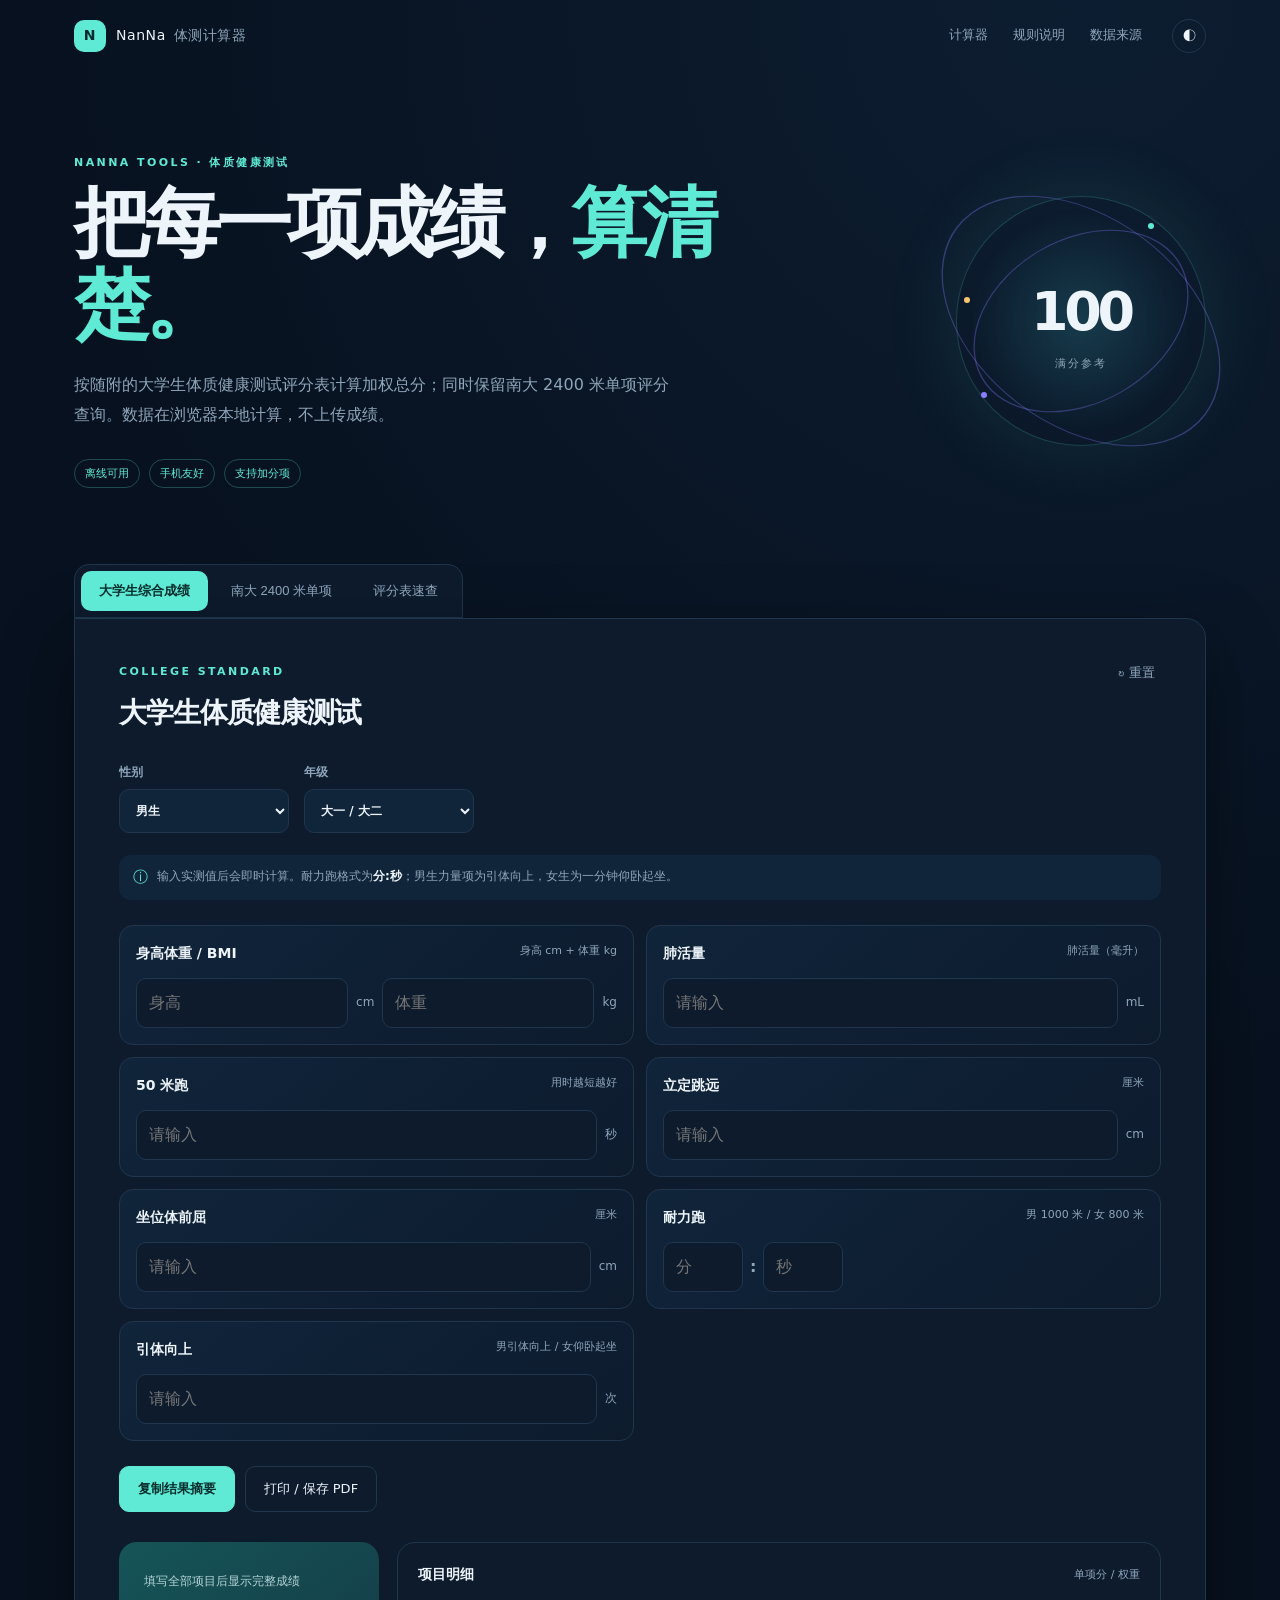
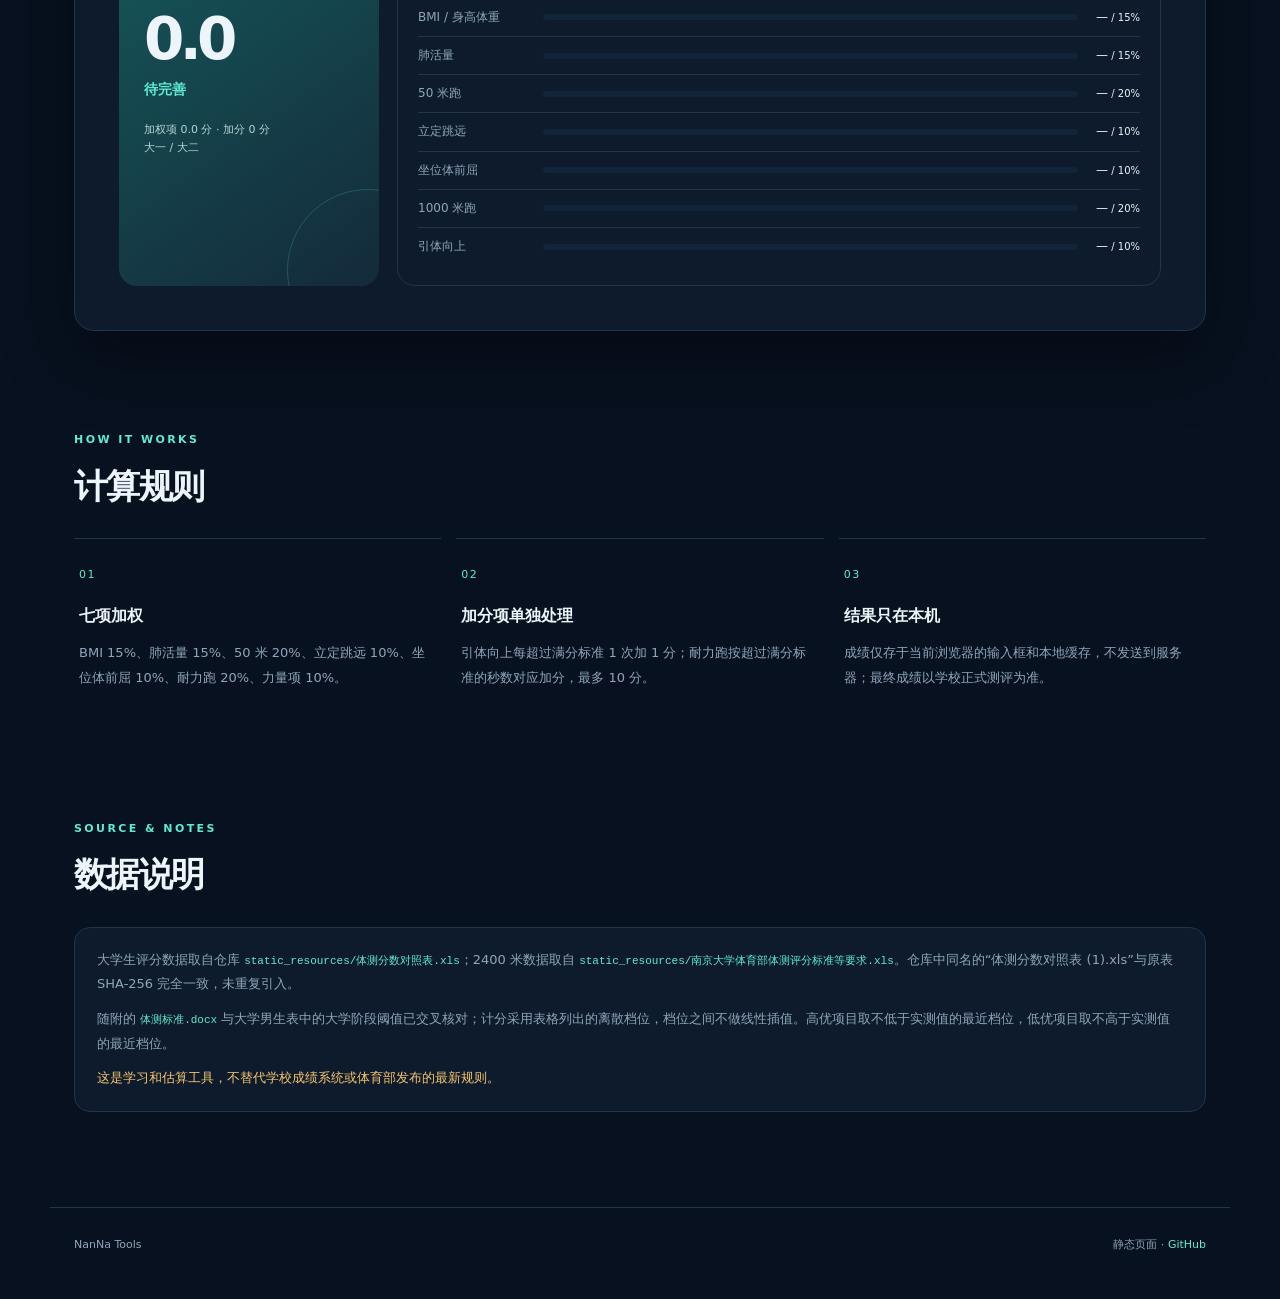
==== index.html @ bd90c3fd "feat: add comprehensive fitness score calculator" ====
<!doctype html>
<html lang="zh-CN">
<head>
  <meta charset="utf-8">
  <meta name="viewport" content="width=device-width,initial-scale=1">
  <meta name="description" content="南京大学大学生体质健康测试成绩计算器：支持 BMI、肺活量、50 米、立定跳远、坐位体前屈、耐力跑、引体向上/仰卧起坐及 2400 米评分。">
  <meta name="theme-color" content="#07111f">
  <title>体测分数计算器 · NanNa Tools</title>
  <link rel="stylesheet" href="styles.css">
</head>
<body>
  <header class="topbar">
    <a class="brand" href="#top" aria-label="回到顶部"><span class="brand-mark">N</span><span>NanNa <b>体测计算器</b></span></a>
    <nav><a href="#calculator">计算器</a><a href="#guide">规则说明</a><a href="#sources">数据来源</a></nav>
    <button class="theme-toggle" id="themeToggle" type="button" title="切换主题" aria-label="切换主题">◐</button>
  </header>

  <main id="top">
    <section class="hero">
      <div class="hero-copy">
        <p class="eyebrow">NANNA TOOLS · 体质健康测试</p>
        <h1>把每一项成绩，<em>算清楚。</em></h1>
        <p class="lede">按随附的大学生体质健康测试评分表计算加权总分；同时保留南大 2400 米单项评分查询。数据在浏览器本地计算，不上传成绩。</p>
        <div class="hero-pills"><span>离线可用</span><span>手机友好</span><span>支持加分项</span></div>
      </div>
      <div class="hero-orb" aria-hidden="true"><span class="orb-number">100</span><span class="orb-label">满分参考</span><i></i><i></i><i></i></div>
    </section>

    <section class="app-shell" id="calculator">
      <div class="mode-tabs" role="tablist" aria-label="计算模式">
        <button class="mode-tab active" data-mode="college" role="tab" aria-selected="true">大学生综合成绩</button>
        <button class="mode-tab" data-mode="nju2400" role="tab" aria-selected="false">南大 2400 米单项</button>
        <button class="mode-tab" data-mode="lookup" role="tab" aria-selected="false">评分表速查</button>
      </div>

      <section class="mode-panel" id="collegePanel" data-panel="college">
        <div class="panel-head"><div><p class="eyebrow">COLLEGE STANDARD</p><h2>大学生体质健康测试</h2></div><button class="text-button" id="resetButton" type="button">↻ 重置</button></div>
        <div class="selectors">
          <label>性别<select id="gender"><option value="male">男生</option><option value="female">女生</option></select></label>
          <label>年级<select id="grade"><option value="freshman">大一 / 大二</option><option value="senior">大三 / 大四</option></select></label>
        </div>
        <div class="hint"><span>ⓘ</span><span>输入实测值后会即时计算。耐力跑格式为<strong>分:秒</strong>；男生力量项为引体向上，女生为一分钟仰卧起坐。</span></div>
        <div class="measure-grid" id="measureGrid"></div>
        <div class="actions"><button class="primary-button" id="shareButton" type="button">复制结果摘要</button><button class="secondary-button" id="printButton" type="button">打印 / 保存 PDF</button></div>
        <div class="result-layout" id="resultArea" aria-live="polite"></div>
      </section>

      <section class="mode-panel hidden" id="nju2400Panel" data-panel="nju2400">
        <div class="panel-head"><div><p class="eyebrow">NANJING UNIVERSITY · 2400M</p><h2>2400 米跑单项评分</h2></div></div>
        <div class="selectors"><label>性别<select id="runGender"><option value="male">男生</option><option value="female">女生</option></select></label><label>成绩（分:秒）<input id="runTime" inputmode="numeric" placeholder="例如 10:30" autocomplete="off"></label></div>
        <div class="hint"><span>ⓘ</span><span>该表来自《南京大学体育部体测评分标准等要求.xls》。原表把 10′00″–18′00″（男）和 13′00″–21′00″（女）存为 Excel 时间，本工具按分钟:秒解释。</span></div>
        <div class="single-result" id="runResult"><div class="empty-state">输入成绩后查看单项分数</div></div>
        <div class="reference-note"><strong>提示：</strong>本查询是 2400 米单项分，不与大学生综合成绩的 1000/800 米项目相加。</div>
      </section>

      <section class="mode-panel hidden" id="lookupPanel" data-panel="lookup">
        <div class="panel-head"><div><p class="eyebrow">TABLE LOOKUP</p><h2>评分表速查</h2></div></div>
        <div class="selectors"><label>项目<select id="lookupEvent"></select></label><label>性别<select id="lookupGender"><option value="male">男生</option><option value="female">女生</option></select></label><label>年级<select id="lookupGrade"><option value="freshman">大一 / 大二</option><option value="senior">大三 / 大四</option></select></label></div>
        <div class="table-wrap"><table id="lookupTable"></table></div>
      </section>
    </section>

    <section class="info-section" id="guide"><div class="section-title"><p class="eyebrow">HOW IT WORKS</p><h2>计算规则</h2></div><div class="rule-grid"><article><span class="rule-icon">01</span><h3>七项加权</h3><p>BMI 15%、肺活量 15%、50 米 20%、立定跳远 10%、坐位体前屈 10%、耐力跑 20%、力量项 10%。</p></article><article><span class="rule-icon">02</span><h3>加分项单独处理</h3><p>引体向上每超过满分标准 1 次加 1 分；耐力跑按超过满分标准的秒数对应加分，最多 10 分。</p></article><article><span class="rule-icon">03</span><h3>结果只在本机</h3><p>成绩仅存于当前浏览器的输入框和本地缓存，不发送到服务器；最终成绩以学校正式测评为准。</p></article></div></section>
    <section class="source-section" id="sources"><div class="section-title"><p class="eyebrow">SOURCE & NOTES</p><h2>数据说明</h2></div><div class="source-box"><p>大学生评分数据取自仓库 <code>static_resources/体测分数对照表.xls</code>；2400 米数据取自 <code>static_resources/南京大学体育部体测评分标准等要求.xls</code>。仓库中同名的“体测分数对照表 (1).xls”与原表 SHA-256 完全一致，未重复引入。</p><p>随附的 <code>体测标准.docx</code> 与大学男生表中的大学阶段阈值已交叉核对；计分采用表格列出的离散档位，档位之间不做线性插值。高优项目取不低于实测值的最近档位，低优项目取不高于实测值的最近档位。</p><p class="disclaimer">这是学习和估算工具，不替代学校成绩系统或体育部发布的最新规则。</p></div></section>
  </main>
  <footer><span>NanNa Tools</span><span>静态页面 · <a href="https://github.com/nannahelper/fitness-score-calculator">GitHub</a></span></footer>
  <script src="app.js" type="module"></script>
</body>
</html>
---- styles.css ----
:root{--bg:#07111f;--panel:#0d1b2d;--panel-2:#10243a;--line:#20364d;--text:#edf4fa;--muted:#8fa6ba;--accent:#5eead4;--accent-2:#8b7cff;--warn:#f8c66d;--danger:#fb7185;--shadow:0 24px 70px #0006;--radius:20px}*{box-sizing:border-box}html{scroll-behavior:smooth}body{margin:0;background:radial-gradient(circle at 85% 0,#19365455,transparent 35%),var(--bg);color:var(--text);font-family:Inter,"PingFang SC","Microsoft YaHei",system-ui,sans-serif;line-height:1.6}body.light{--bg:#f2f6fa;--panel:#fff;--panel-2:#eef5f7;--line:#d8e3eb;--text:#0b1b2a;--muted:#607588;--shadow:0 24px 70px #2841581c;background:radial-gradient(circle at 85% 0,#cceee9aa,transparent 35%),var(--bg)}a{color:inherit;text-decoration:none}.topbar{height:72px;max-width:1180px;margin:auto;padding:0 24px;display:flex;align-items:center;gap:30px;border-bottom:1px solid transparent}.brand{display:flex;align-items:center;gap:10px;font-size:14px;letter-spacing:.04em;white-space:nowrap}.brand b{font-weight:500;color:var(--muted);margin-left:3px}.brand-mark{display:grid;place-items:center;width:32px;height:32px;border-radius:10px;background:var(--accent);color:#042a2b;font-weight:900}.topbar nav{display:flex;gap:25px;margin-left:auto;color:var(--muted);font-size:13px}.topbar nav a:hover{color:var(--accent)}.theme-toggle{border:1px solid var(--line);border-radius:50%;width:34px;height:34px;background:transparent;color:var(--text);cursor:pointer}.hero{max-width:1180px;margin:0 auto;padding:82px 24px 76px;display:flex;align-items:center;justify-content:space-between;min-height:400px}.eyebrow{margin:0 0 10px;color:var(--accent);font-size:11px;letter-spacing:.22em;font-weight:750}.hero h1{font-size:clamp(42px,6vw,76px);line-height:1.08;letter-spacing:-.065em;margin:0 0 24px;max-width:720px}.hero h1 em{font-style:normal;color:var(--accent)}.lede{color:var(--muted);max-width:600px;font-size:16px;line-height:1.9;margin:0}.hero-pills{display:flex;gap:9px;margin-top:28px}.hero-pills span{font-size:11px;color:var(--accent);padding:5px 10px;border:1px solid #5eead444;border-radius:999px}.hero-orb{position:relative;width:250px;height:250px;border:1px solid #5eead433;border-radius:50%;display:grid;place-content:center;text-align:center;background:radial-gradient(circle,#173c4c,transparent 64%);box-shadow:0 0 80px #5eead41c;flex:none}.hero-orb:before,.hero-orb:after{content:"";position:absolute;border:1px solid #8b7cff55;border-radius:50%;inset:20px;transform:rotate(37deg) scaleX(1.5)}.hero-orb:after{inset:42px;transform:rotate(-30deg) scaleX(1.4)}.orb-number{font-size:54px;font-weight:800;letter-spacing:-.08em;z-index:1}.orb-label{font-size:11px;color:var(--muted);z-index:1;letter-spacing:.16em}.hero-orb i{position:absolute;width:6px;height:6px;border-radius:50%;background:var(--accent)}.hero-orb i:nth-of-type(1){top:26px;right:51px}.hero-orb i:nth-of-type(2){bottom:47px;left:24px;background:var(--accent-2)}.hero-orb i:nth-of-type(3){top:100px;left:7px;background:var(--warn)}.app-shell{max-width:1180px;margin:0 auto 100px;padding:0 24px}.mode-tabs{display:flex;gap:5px;padding:6px;background:var(--panel);border:1px solid var(--line);border-radius:15px 15px 0 0;width:max-content}.mode-tab{border:0;background:transparent;color:var(--muted);padding:11px 18px;border-radius:10px;cursor:pointer;font-size:13px}.mode-tab.active{background:var(--accent);color:#062c2c;font-weight:750}.mode-panel{background:var(--panel);border:1px solid var(--line);border-radius:0 var(--radius) var(--radius) var(--radius);padding:clamp(22px,4vw,44px);box-shadow:var(--shadow)}.hidden{display:none!important}.panel-head{display:flex;align-items:flex-start;justify-content:space-between;margin-bottom:27px}.panel-head h2{margin:0;font-size:28px;letter-spacing:-.04em}.text-button{background:transparent;border:0;color:var(--muted);cursor:pointer;font-size:13px}.text-button:hover{color:var(--accent)}.selectors{display:flex;gap:15px;flex-wrap:wrap;margin-bottom:22px}.selectors label,.measure-card label{display:flex;flex-direction:column;gap:7px;color:var(--muted);font-size:12px;font-weight:600}.selectors label{min-width:170px}select,input{font:inherit;color:var(--text);background:var(--panel-2);border:1px solid var(--line);border-radius:10px;padding:11px 12px;outline:none;min-height:44px}select:focus,input:focus{border-color:var(--accent);box-shadow:0 0 0 3px #5eead41a}option{background:var(--panel)}.hint{display:flex;gap:9px;align-items:flex-start;color:var(--muted);background:var(--panel-2);border-radius:12px;padding:12px 14px;font-size:12px;margin-bottom:25px}.hint span:first-child{color:var(--accent);font-size:15px;line-height:1.4}.hint strong{color:var(--text);font-weight:650}.measure-grid{display:grid;grid-template-columns:repeat(2,minmax(0,1fr));gap:12px}.measure-card{border:1px solid var(--line);border-radius:14px;padding:16px;background:linear-gradient(140deg,var(--panel-2),transparent);position:relative}.measure-card .measure-title{display:flex;justify-content:space-between;align-items:start;margin-bottom:14px}.measure-title strong{font-size:14px}.measure-title small{color:var(--muted);font-size:11px}.measure-card input{width:100%;background:var(--panel)}.unit-input{display:flex;gap:8px;align-items:center}.unit-input input{min-width:0}.unit-input span{color:var(--muted);font-size:12px}.time-input{display:flex;align-items:center;gap:7px}.time-input input{width:80px}.time-input b{color:var(--muted)}.actions{display:flex;gap:10px;margin:25px 0 30px}.primary-button,.secondary-button{padding:12px 18px;border-radius:10px;font:inherit;font-size:13px;cursor:pointer}.primary-button{background:var(--accent);color:#062c2c;font-weight:750;border:1px solid var(--accent)}.secondary-button{color:var(--text);background:transparent;border:1px solid var(--line)}.primary-button:hover{filter:brightness(1.08)}.secondary-button:hover{border-color:var(--accent);color:var(--accent)}.result-layout{display:grid;grid-template-columns:260px 1fr;gap:18px}.score-card{border-radius:18px;padding:25px;background:linear-gradient(145deg,#155557,#142a3b);position:relative;overflow:hidden}.score-card:after{content:"";position:absolute;width:160px;height:160px;border:1px solid #5eead433;border-radius:50%;right:-70px;bottom:-65px}.score-caption{font-size:12px;color:#b5d5d6}.big-score{font-size:58px;line-height:1.1;font-weight:850;letter-spacing:-.08em;margin:15px 0 4px}.score-card .level{color:var(--accent);font-size:14px;font-weight:700}.score-card .score-note{color:#b5d5d6;font-size:11px;margin-top:20px}.breakdown{border:1px solid var(--line);border-radius:18px;padding:20px}.breakdown-head{display:flex;justify-content:space-between;align-items:center;margin-bottom:13px}.breakdown-head strong{font-size:14px}.breakdown-head span{font-size:11px;color:var(--muted)}.bar-row{display:grid;grid-template-columns:115px 1fr 52px;gap:10px;align-items:center;padding:9px 0;border-bottom:1px solid var(--line);font-size:12px}.bar-row:last-child{border-bottom:0}.bar-label{color:var(--muted);white-space:nowrap;overflow:hidden;text-overflow:ellipsis}.bar-track{height:6px;background:var(--panel-2);border-radius:99px;overflow:hidden}.bar-fill{height:100%;background:linear-gradient(90deg,var(--accent-2),var(--accent));border-radius:99px}.bar-value{text-align:right}.bonus{color:var(--warn);font-size:11px;margin-left:5px}.single-result{min-height:180px;display:grid;place-items:center;border:1px solid var(--line);border-radius:18px;padding:25px}.empty-state{color:var(--muted);font-size:13px}.single-score{text-align:center}.single-score .number{font-size:70px;line-height:1;font-weight:850;color:var(--accent)}.single-score p{color:var(--muted);margin:8px 0 0}.reference-note{margin-top:15px;color:var(--muted);font-size:12px}.reference-note strong{color:var(--warn)}.table-wrap{overflow:auto;border:1px solid var(--line);border-radius:14px}table{width:100%;border-collapse:collapse;font-size:12px;min-width:560px}th,td{padding:11px 14px;border-bottom:1px solid var(--line);text-align:right;white-space:nowrap}th{color:var(--muted);font-weight:600;background:var(--panel-2)}th:first-child,td:first-child{text-align:left}tr:last-child td{border-bottom:0}.info-section,.source-section{max-width:1180px;margin:0 auto 95px;padding:0 24px}.section-title h2{font-size:34px;letter-spacing:-.05em;margin:0 0 25px}.rule-grid{display:grid;grid-template-columns:repeat(3,1fr);gap:15px}.rule-grid article{border-top:1px solid var(--line);padding:21px 5px}.rule-icon{font-size:11px;color:var(--accent);letter-spacing:.14em}.rule-grid h3{font-size:16px;margin:17px 0 7px}.rule-grid p,.source-box{font-size:13px;color:var(--muted);line-height:1.9}.source-box{border:1px solid var(--line);border-radius:16px;padding:20px 22px;background:var(--panel)}.source-box p{margin:0 0 10px}.source-box p:last-child{margin:0}.source-box code{color:var(--accent);font-family:ui-monospace,SFMono-Regular,monospace;font-size:11px}.source-box .disclaimer{color:var(--warn)}footer{max-width:1180px;margin:auto;padding:28px 24px 45px;border-top:1px solid var(--line);display:flex;justify-content:space-between;color:var(--muted);font-size:11px}footer a{color:var(--accent)}@media(max-width:720px){.topbar{height:62px;padding:0 16px}.topbar nav{display:none}.hero{padding:55px 20px 50px;display:block}.hero h1{font-size:48px}.hero-orb{width:150px;height:150px;margin:40px auto 0}.orb-number{font-size:38px}.hero-orb:before{inset:13px}.hero-orb:after{inset:28px}.app-shell,.info-section,.source-section{padding:0 14px}.mode-tabs{width:100%;overflow:auto;border-radius:13px 13px 0 0}.mode-tab{padding:10px 12px;white-space:nowrap;flex:1}.mode-panel{padding:20px 15px;border-radius:0 0 16px 16px}.panel-head h2{font-size:23px}.selectors label{flex:1;min-width:135px}.measure-grid{grid-template-columns:1fr}.result-layout{grid-template-columns:1fr}.rule-grid{grid-template-columns:1fr}.actions{flex-wrap:wrap}.primary-button,.secondary-button{flex:1;white-space:nowrap}.bar-row{grid-template-columns:95px 1fr 46px}.section-title h2{font-size:29px}footer{padding-left:20px;padding-right:20px}}
@media print{body{background:#fff;color:#111}.topbar,.hero,.mode-tabs,.actions,.info-section,.source-section,footer{display:none}.app-shell{padding:0;margin:0}.mode-panel{display:block!important;box-shadow:none;border:0;padding:0}.measure-card,.breakdown{border:1px solid #ccc}.score-card{color:#111;background:#e5f5f1}.score-card .score-note,.score-caption{color:#345}.hidden{display:none!important}}
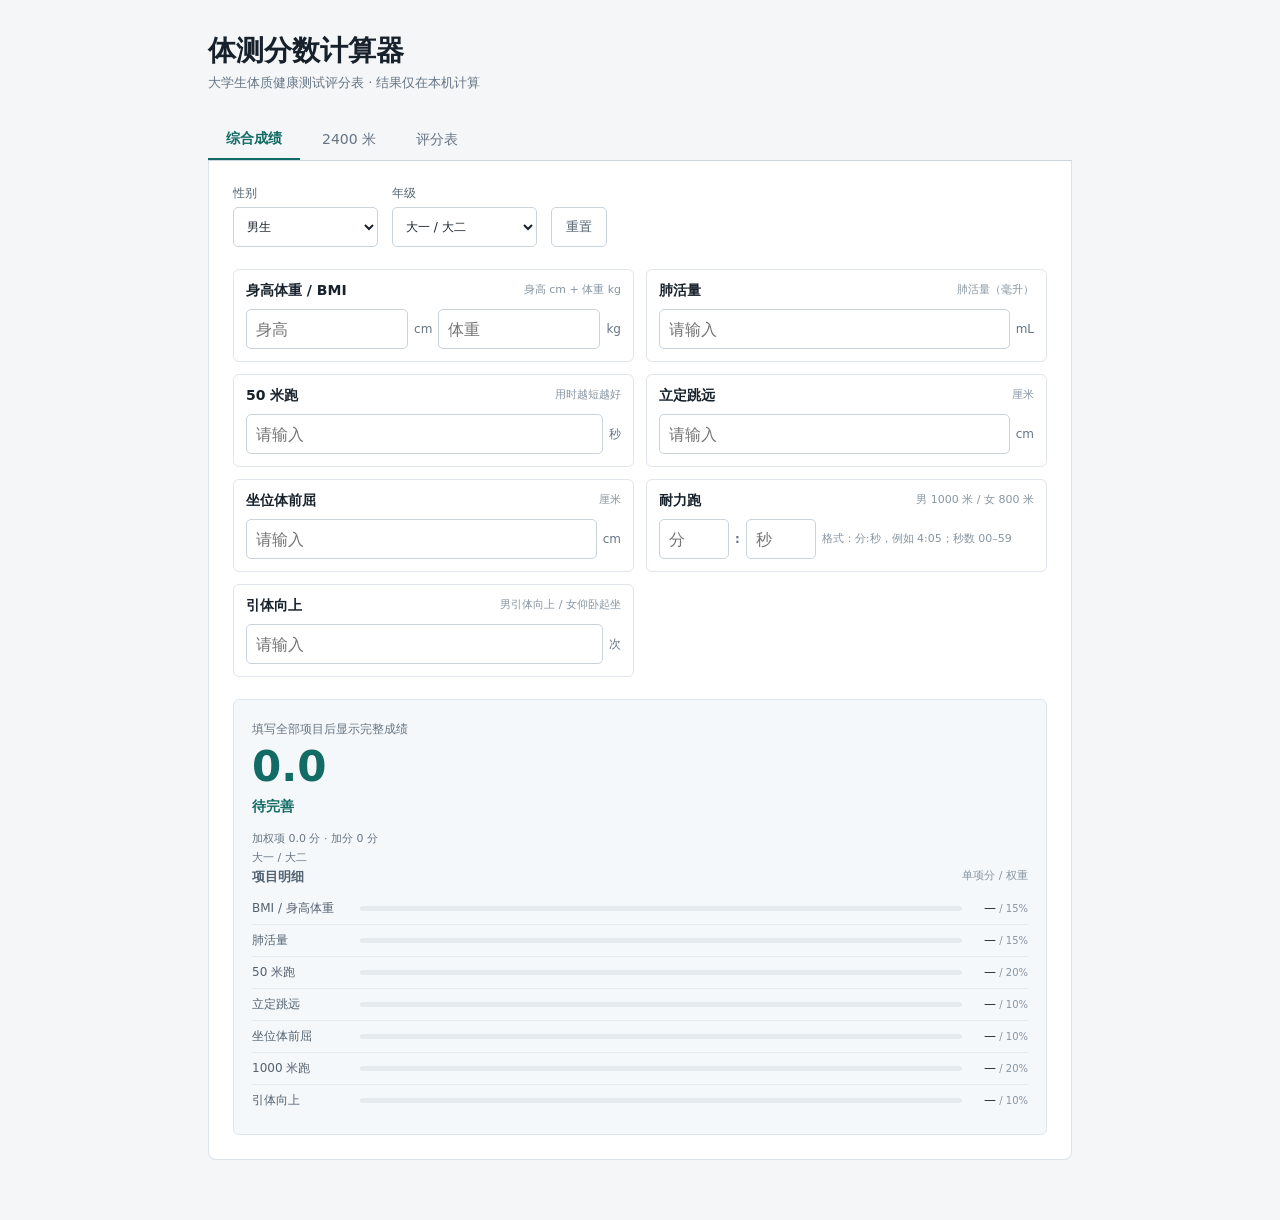
==== commit 1302017a: "refactor: reduce UI to core calculators and clarify time input" ====
--- a/index.html
+++ b/index.html
@@ -3,67 +3,32 @@
 <head>
   <meta charset="utf-8">
   <meta name="viewport" content="width=device-width,initial-scale=1">
-  <meta name="description" content="南京大学大学生体质健康测试成绩计算器：支持 BMI、肺活量、50 米、立定跳远、坐位体前屈、耐力跑、引体向上/仰卧起坐及 2400 米评分。">
-  <meta name="theme-color" content="#07111f">
-  <title>体测分数计算器 · NanNa Tools</title>
+  <title>体测分数计算器</title>
   <link rel="stylesheet" href="styles.css">
 </head>
 <body>
-  <header class="topbar">
-    <a class="brand" href="#top" aria-label="回到顶部"><span class="brand-mark">N</span><span>NanNa <b>体测计算器</b></span></a>
-    <nav><a href="#calculator">计算器</a><a href="#guide">规则说明</a><a href="#sources">数据来源</a></nav>
-    <button class="theme-toggle" id="themeToggle" type="button" title="切换主题" aria-label="切换主题">◐</button>
-  </header>
+  <main>
+    <h1>体测分数计算器</h1>
+    <p class="muted">大学生体质健康测试评分表 · 结果仅在本机计算</p>
 
-  <main id="top">
-    <section class="hero">
-      <div class="hero-copy">
-        <p class="eyebrow">NANNA TOOLS · 体质健康测试</p>
-        <h1>把每一项成绩，<em>算清楚。</em></h1>
-        <p class="lede">按随附的大学生体质健康测试评分表计算加权总分；同时保留南大 2400 米单项评分查询。数据在浏览器本地计算，不上传成绩。</p>
-        <div class="hero-pills"><span>离线可用</span><span>手机友好</span><span>支持加分项</span></div>
-      </div>
-      <div class="hero-orb" aria-hidden="true"><span class="orb-number">100</span><span class="orb-label">满分参考</span><i></i><i></i><i></i></div>
+    <nav class="tabs" aria-label="功能"><button class="mode-tab active" data-mode="college">综合成绩</button><button class="mode-tab" data-mode="nju2400">2400 米</button><button class="mode-tab" data-mode="lookup">评分表</button></nav>
+
+    <section class="mode-panel" data-panel="college">
+      <div class="row selectors"><label>性别<select id="gender"><option value="male">男生</option><option value="female">女生</option></select></label><label>年级<select id="grade"><option value="freshman">大一 / 大二</option><option value="senior">大三 / 大四</option></select></label><button class="reset" id="resetButton" type="button">重置</button></div>
+      <div class="fields" id="measureGrid"></div>
+      <div class="result" id="resultArea" aria-live="polite"></div>
     </section>
 
-    <section class="app-shell" id="calculator">
-      <div class="mode-tabs" role="tablist" aria-label="计算模式">
-        <button class="mode-tab active" data-mode="college" role="tab" aria-selected="true">大学生综合成绩</button>
-        <button class="mode-tab" data-mode="nju2400" role="tab" aria-selected="false">南大 2400 米单项</button>
-        <button class="mode-tab" data-mode="lookup" role="tab" aria-selected="false">评分表速查</button>
-      </div>
-
-      <section class="mode-panel" id="collegePanel" data-panel="college">
-        <div class="panel-head"><div><p class="eyebrow">COLLEGE STANDARD</p><h2>大学生体质健康测试</h2></div><button class="text-button" id="resetButton" type="button">↻ 重置</button></div>
-        <div class="selectors">
-          <label>性别<select id="gender"><option value="male">男生</option><option value="female">女生</option></select></label>
-          <label>年级<select id="grade"><option value="freshman">大一 / 大二</option><option value="senior">大三 / 大四</option></select></label>
-        </div>
-        <div class="hint"><span>ⓘ</span><span>输入实测值后会即时计算。耐力跑格式为<strong>分:秒</strong>；男生力量项为引体向上，女生为一分钟仰卧起坐。</span></div>
-        <div class="measure-grid" id="measureGrid"></div>
-        <div class="actions"><button class="primary-button" id="shareButton" type="button">复制结果摘要</button><button class="secondary-button" id="printButton" type="button">打印 / 保存 PDF</button></div>
-        <div class="result-layout" id="resultArea" aria-live="polite"></div>
-      </section>
-
-      <section class="mode-panel hidden" id="nju2400Panel" data-panel="nju2400">
-        <div class="panel-head"><div><p class="eyebrow">NANJING UNIVERSITY · 2400M</p><h2>2400 米跑单项评分</h2></div></div>
-        <div class="selectors"><label>性别<select id="runGender"><option value="male">男生</option><option value="female">女生</option></select></label><label>成绩（分:秒）<input id="runTime" inputmode="numeric" placeholder="例如 10:30" autocomplete="off"></label></div>
-        <div class="hint"><span>ⓘ</span><span>该表来自《南京大学体育部体测评分标准等要求.xls》。原表把 10′00″–18′00″（男）和 13′00″–21′00″（女）存为 Excel 时间，本工具按分钟:秒解释。</span></div>
-        <div class="single-result" id="runResult"><div class="empty-state">输入成绩后查看单项分数</div></div>
-        <div class="reference-note"><strong>提示：</strong>本查询是 2400 米单项分，不与大学生综合成绩的 1000/800 米项目相加。</div>
-      </section>
-
-      <section class="mode-panel hidden" id="lookupPanel" data-panel="lookup">
-        <div class="panel-head"><div><p class="eyebrow">TABLE LOOKUP</p><h2>评分表速查</h2></div></div>
-        <div class="selectors"><label>项目<select id="lookupEvent"></select></label><label>性别<select id="lookupGender"><option value="male">男生</option><option value="female">女生</option></select></label><label>年级<select id="lookupGrade"><option value="freshman">大一 / 大二</option><option value="senior">大三 / 大四</option></select></label></div>
-        <div class="table-wrap"><table id="lookupTable"></table></div>
-      </section>
+    <section class="mode-panel hidden" data-panel="nju2400">
+      <div class="row"><label>性别<select id="runGender"><option value="male">男生</option><option value="female">女生</option></select></label><label>成绩（分:秒）<input id="runTime" inputmode="numeric" placeholder="10:30" aria-describedby="runTimeHelp"><small id="runTimeHelp" class="time-help">必须写成“分:秒”，例如 10:30；秒数 00–59</small></label></div>
+      <div class="result" id="runResult"><span class="muted">输入成绩</span></div>
     </section>
 
-    <section class="info-section" id="guide"><div class="section-title"><p class="eyebrow">HOW IT WORKS</p><h2>计算规则</h2></div><div class="rule-grid"><article><span class="rule-icon">01</span><h3>七项加权</h3><p>BMI 15%、肺活量 15%、50 米 20%、立定跳远 10%、坐位体前屈 10%、耐力跑 20%、力量项 10%。</p></article><article><span class="rule-icon">02</span><h3>加分项单独处理</h3><p>引体向上每超过满分标准 1 次加 1 分；耐力跑按超过满分标准的秒数对应加分，最多 10 分。</p></article><article><span class="rule-icon">03</span><h3>结果只在本机</h3><p>成绩仅存于当前浏览器的输入框和本地缓存，不发送到服务器；最终成绩以学校正式测评为准。</p></article></div></section>
-    <section class="source-section" id="sources"><div class="section-title"><p class="eyebrow">SOURCE & NOTES</p><h2>数据说明</h2></div><div class="source-box"><p>大学生评分数据取自仓库 <code>static_resources/体测分数对照表.xls</code>；2400 米数据取自 <code>static_resources/南京大学体育部体测评分标准等要求.xls</code>。仓库中同名的“体测分数对照表 (1).xls”与原表 SHA-256 完全一致，未重复引入。</p><p>随附的 <code>体测标准.docx</code> 与大学男生表中的大学阶段阈值已交叉核对；计分采用表格列出的离散档位，档位之间不做线性插值。高优项目取不低于实测值的最近档位，低优项目取不高于实测值的最近档位。</p><p class="disclaimer">这是学习和估算工具，不替代学校成绩系统或体育部发布的最新规则。</p></div></section>
+    <section class="mode-panel hidden" data-panel="lookup">
+      <div class="row"><label>项目<select id="lookupEvent"></select></label><label>性别<select id="lookupGender"><option value="male">男生</option><option value="female">女生</option></select></label><label>年级<select id="lookupGrade"><option value="freshman">大一 / 大二</option><option value="senior">大三 / 大四</option></select></label></div>
+      <div class="table-wrap"><table id="lookupTable"></table></div>
+    </section>
   </main>
-  <footer><span>NanNa Tools</span><span>静态页面 · <a href="https://github.com/nannahelper/fitness-score-calculator">GitHub</a></span></footer>
   <script src="app.js" type="module"></script>
 </body>
 </html>
--- a/styles.css
+++ b/styles.css
@@ -1,2 +1 @@
-:root{--bg:#07111f;--panel:#0d1b2d;--panel-2:#10243a;--line:#20364d;--text:#edf4fa;--muted:#8fa6ba;--accent:#5eead4;--accent-2:#8b7cff;--warn:#f8c66d;--danger:#fb7185;--shadow:0 24px 70px #0006;--radius:20px}*{box-sizing:border-box}html{scroll-behavior:smooth}body{margin:0;background:radial-gradient(circle at 85% 0,#19365455,transparent 35%),var(--bg);color:var(--text);font-family:Inter,"PingFang SC","Microsoft YaHei",system-ui,sans-serif;line-height:1.6}body.light{--bg:#f2f6fa;--panel:#fff;--panel-2:#eef5f7;--line:#d8e3eb;--text:#0b1b2a;--muted:#607588;--shadow:0 24px 70px #2841581c;background:radial-gradient(circle at 85% 0,#cceee9aa,transparent 35%),var(--bg)}a{color:inherit;text-decoration:none}.topbar{height:72px;max-width:1180px;margin:auto;padding:0 24px;display:flex;align-items:center;gap:30px;border-bottom:1px solid transparent}.brand{display:flex;align-items:center;gap:10px;font-size:14px;letter-spacing:.04em;white-space:nowrap}.brand b{font-weight:500;color:var(--muted);margin-left:3px}.brand-mark{display:grid;place-items:center;width:32px;height:32px;border-radius:10px;background:var(--accent);color:#042a2b;font-weight:900}.topbar nav{display:flex;gap:25px;margin-left:auto;color:var(--muted);font-size:13px}.topbar nav a:hover{color:var(--accent)}.theme-toggle{border:1px solid var(--line);border-radius:50%;width:34px;height:34px;background:transparent;color:var(--text);cursor:pointer}.hero{max-width:1180px;margin:0 auto;padding:82px 24px 76px;display:flex;align-items:center;justify-content:space-between;min-height:400px}.eyebrow{margin:0 0 10px;color:var(--accent);font-size:11px;letter-spacing:.22em;font-weight:750}.hero h1{font-size:clamp(42px,6vw,76px);line-height:1.08;letter-spacing:-.065em;margin:0 0 24px;max-width:720px}.hero h1 em{font-style:normal;color:var(--accent)}.lede{color:var(--muted);max-width:600px;font-size:16px;line-height:1.9;margin:0}.hero-pills{display:flex;gap:9px;margin-top:28px}.hero-pills span{font-size:11px;color:var(--accent);padding:5px 10px;border:1px solid #5eead444;border-radius:999px}.hero-orb{position:relative;width:250px;height:250px;border:1px solid #5eead433;border-radius:50%;display:grid;place-content:center;text-align:center;background:radial-gradient(circle,#173c4c,transparent 64%);box-shadow:0 0 80px #5eead41c;flex:none}.hero-orb:before,.hero-orb:after{content:"";position:absolute;border:1px solid #8b7cff55;border-radius:50%;inset:20px;transform:rotate(37deg) scaleX(1.5)}.hero-orb:after{inset:42px;transform:rotate(-30deg) scaleX(1.4)}.orb-number{font-size:54px;font-weight:800;letter-spacing:-.08em;z-index:1}.orb-label{font-size:11px;color:var(--muted);z-index:1;letter-spacing:.16em}.hero-orb i{position:absolute;width:6px;height:6px;border-radius:50%;background:var(--accent)}.hero-orb i:nth-of-type(1){top:26px;right:51px}.hero-orb i:nth-of-type(2){bottom:47px;left:24px;background:var(--accent-2)}.hero-orb i:nth-of-type(3){top:100px;left:7px;background:var(--warn)}.app-shell{max-width:1180px;margin:0 auto 100px;padding:0 24px}.mode-tabs{display:flex;gap:5px;padding:6px;background:var(--panel);border:1px solid var(--line);border-radius:15px 15px 0 0;width:max-content}.mode-tab{border:0;background:transparent;color:var(--muted);padding:11px 18px;border-radius:10px;cursor:pointer;font-size:13px}.mode-tab.active{background:var(--accent);color:#062c2c;font-weight:750}.mode-panel{background:var(--panel);border:1px solid var(--line);border-radius:0 var(--radius) var(--radius) var(--radius);padding:clamp(22px,4vw,44px);box-shadow:var(--shadow)}.hidden{display:none!important}.panel-head{display:flex;align-items:flex-start;justify-content:space-between;margin-bottom:27px}.panel-head h2{margin:0;font-size:28px;letter-spacing:-.04em}.text-button{background:transparent;border:0;color:var(--muted);cursor:pointer;font-size:13px}.text-button:hover{color:var(--accent)}.selectors{display:flex;gap:15px;flex-wrap:wrap;margin-bottom:22px}.selectors label,.measure-card label{display:flex;flex-direction:column;gap:7px;color:var(--muted);font-size:12px;font-weight:600}.selectors label{min-width:170px}select,input{font:inherit;color:var(--text);background:var(--panel-2);border:1px solid var(--line);border-radius:10px;padding:11px 12px;outline:none;min-height:44px}select:focus,input:focus{border-color:var(--accent);box-shadow:0 0 0 3px #5eead41a}option{background:var(--panel)}.hint{display:flex;gap:9px;align-items:flex-start;color:var(--muted);background:var(--panel-2);border-radius:12px;padding:12px 14px;font-size:12px;margin-bottom:25px}.hint span:first-child{color:var(--accent);font-size:15px;line-height:1.4}.hint strong{color:var(--text);font-weight:650}.measure-grid{display:grid;grid-template-columns:repeat(2,minmax(0,1fr));gap:12px}.measure-card{border:1px solid var(--line);border-radius:14px;padding:16px;background:linear-gradient(140deg,var(--panel-2),transparent);position:relative}.measure-card .measure-title{display:flex;justify-content:space-between;align-items:start;margin-bottom:14px}.measure-title strong{font-size:14px}.measure-title small{color:var(--muted);font-size:11px}.measure-card input{width:100%;background:var(--panel)}.unit-input{display:flex;gap:8px;align-items:center}.unit-input input{min-width:0}.unit-input span{color:var(--muted);font-size:12px}.time-input{display:flex;align-items:center;gap:7px}.time-input input{width:80px}.time-input b{color:var(--muted)}.actions{display:flex;gap:10px;margin:25px 0 30px}.primary-button,.secondary-button{padding:12px 18px;border-radius:10px;font:inherit;font-size:13px;cursor:pointer}.primary-button{background:var(--accent);color:#062c2c;font-weight:750;border:1px solid var(--accent)}.secondary-button{color:var(--text);background:transparent;border:1px solid var(--line)}.primary-button:hover{filter:brightness(1.08)}.secondary-button:hover{border-color:var(--accent);color:var(--accent)}.result-layout{display:grid;grid-template-columns:260px 1fr;gap:18px}.score-card{border-radius:18px;padding:25px;background:linear-gradient(145deg,#155557,#142a3b);position:relative;overflow:hidden}.score-card:after{content:"";position:absolute;width:160px;height:160px;border:1px solid #5eead433;border-radius:50%;right:-70px;bottom:-65px}.score-caption{font-size:12px;color:#b5d5d6}.big-score{font-size:58px;line-height:1.1;font-weight:850;letter-spacing:-.08em;margin:15px 0 4px}.score-card .level{color:var(--accent);font-size:14px;font-weight:700}.score-card .score-note{color:#b5d5d6;font-size:11px;margin-top:20px}.breakdown{border:1px solid var(--line);border-radius:18px;padding:20px}.breakdown-head{display:flex;justify-content:space-between;align-items:center;margin-bottom:13px}.breakdown-head strong{font-size:14px}.breakdown-head span{font-size:11px;color:var(--muted)}.bar-row{display:grid;grid-template-columns:115px 1fr 52px;gap:10px;align-items:center;padding:9px 0;border-bottom:1px solid var(--line);font-size:12px}.bar-row:last-child{border-bottom:0}.bar-label{color:var(--muted);white-space:nowrap;overflow:hidden;text-overflow:ellipsis}.bar-track{height:6px;background:var(--panel-2);border-radius:99px;overflow:hidden}.bar-fill{height:100%;background:linear-gradient(90deg,var(--accent-2),var(--accent));border-radius:99px}.bar-value{text-align:right}.bonus{color:var(--warn);font-size:11px;margin-left:5px}.single-result{min-height:180px;display:grid;place-items:center;border:1px solid var(--line);border-radius:18px;padding:25px}.empty-state{color:var(--muted);font-size:13px}.single-score{text-align:center}.single-score .number{font-size:70px;line-height:1;font-weight:850;color:var(--accent)}.single-score p{color:var(--muted);margin:8px 0 0}.reference-note{margin-top:15px;color:var(--muted);font-size:12px}.reference-note strong{color:var(--warn)}.table-wrap{overflow:auto;border:1px solid var(--line);border-radius:14px}table{width:100%;border-collapse:collapse;font-size:12px;min-width:560px}th,td{padding:11px 14px;border-bottom:1px solid var(--line);text-align:right;white-space:nowrap}th{color:var(--muted);font-weight:600;background:var(--panel-2)}th:first-child,td:first-child{text-align:left}tr:last-child td{border-bottom:0}.info-section,.source-section{max-width:1180px;margin:0 auto 95px;padding:0 24px}.section-title h2{font-size:34px;letter-spacing:-.05em;margin:0 0 25px}.rule-grid{display:grid;grid-template-columns:repeat(3,1fr);gap:15px}.rule-grid article{border-top:1px solid var(--line);padding:21px 5px}.rule-icon{font-size:11px;color:var(--accent);letter-spacing:.14em}.rule-grid h3{font-size:16px;margin:17px 0 7px}.rule-grid p,.source-box{font-size:13px;color:var(--muted);line-height:1.9}.source-box{border:1px solid var(--line);border-radius:16px;padding:20px 22px;background:var(--panel)}.source-box p{margin:0 0 10px}.source-box p:last-child{margin:0}.source-box code{color:var(--accent);font-family:ui-monospace,SFMono-Regular,monospace;font-size:11px}.source-box .disclaimer{color:var(--warn)}footer{max-width:1180px;margin:auto;padding:28px 24px 45px;border-top:1px solid var(--line);display:flex;justify-content:space-between;color:var(--muted);font-size:11px}footer a{color:var(--accent)}@media(max-width:720px){.topbar{height:62px;padding:0 16px}.topbar nav{display:none}.hero{padding:55px 20px 50px;display:block}.hero h1{font-size:48px}.hero-orb{width:150px;height:150px;margin:40px auto 0}.orb-number{font-size:38px}.hero-orb:before{inset:13px}.hero-orb:after{inset:28px}.app-shell,.info-section,.source-section{padding:0 14px}.mode-tabs{width:100%;overflow:auto;border-radius:13px 13px 0 0}.mode-tab{padding:10px 12px;white-space:nowrap;flex:1}.mode-panel{padding:20px 15px;border-radius:0 0 16px 16px}.panel-head h2{font-size:23px}.selectors label{flex:1;min-width:135px}.measure-grid{grid-template-columns:1fr}.result-layout{grid-template-columns:1fr}.rule-grid{grid-template-columns:1fr}.actions{flex-wrap:wrap}.primary-button,.secondary-button{flex:1;white-space:nowrap}.bar-row{grid-template-columns:95px 1fr 46px}.section-title h2{font-size:29px}footer{padding-left:20px;padding-right:20px}}
-@media print{body{background:#fff;color:#111}.topbar,.hero,.mode-tabs,.actions,.info-section,.source-section,footer{display:none}.app-shell{padding:0;margin:0}.mode-panel{display:block!important;box-shadow:none;border:0;padding:0}.measure-card,.breakdown{border:1px solid #ccc}.score-card{color:#111;background:#e5f5f1}.score-card .score-note,.score-caption{color:#345}.hidden{display:none!important}}
+:root{font-family:system-ui,-apple-system,"PingFang SC","Microsoft YaHei",sans-serif;color:#17212b;background:#f4f6f8}*{box-sizing:border-box}body{margin:0}main{max-width:900px;margin:0 auto;padding:32px 18px 60px}h1{font-size:28px;margin:0 0 4px}.muted{color:#667585;font-size:13px;margin:0}.tabs{display:flex;gap:4px;margin:28px 0 0;border-bottom:1px solid #ccd5dd}.mode-tab{border:0;background:none;padding:10px 18px;color:#667585;cursor:pointer;font:inherit;font-size:14px}.mode-tab.active{color:#126b64;border-bottom:2px solid #126b64;font-weight:700}.mode-panel{background:#fff;border:1px solid #dbe2e8;border-top:0;padding:24px;border-radius:0 0 8px 8px}.hidden{display:none!important}.row{display:flex;gap:14px;align-items:end;flex-wrap:wrap}.row label,.measure-card label{display:flex;flex-direction:column;gap:5px;color:#526271;font-size:12px}.row label{min-width:145px}select,input{width:100%;height:40px;border:1px solid #c9d3dc;border-radius:5px;padding:7px 9px;background:#fff;color:#17212b;font:inherit;outline:none}select:focus,input:focus{border-color:#126b64}.reset{height:40px;padding:0 14px;border:1px solid #c9d3dc;border-radius:5px;background:#fff;color:#526271;cursor:pointer}.fields{display:grid;grid-template-columns:repeat(2,1fr);gap:12px;margin-top:22px}.measure-card{border:1px solid #e0e6eb;border-radius:6px;padding:12px}.measure-title{display:flex;justify-content:space-between;gap:10px;margin-bottom:9px}.measure-title strong{font-size:14px}.measure-title small{color:#8795a2;font-size:11px}.unit-input,.time-input{display:flex;align-items:center;gap:6px}.unit-input input{min-width:0}.unit-input span,.time-input b{font-size:12px;color:#667585}.time-input{flex-wrap:wrap}.time-input input{width:70px}.time-help{display:block;color:#8795a2;font-size:11px;font-weight:400;line-height:1.4}.result{margin-top:22px;padding:18px;background:#f5f8fa;border:1px solid #dfe6eb;border-radius:6px}.result-layout{display:grid;grid-template-columns:180px 1fr;gap:22px}.score-card{font-weight:700}.score-caption{color:#667585;font-size:12px;font-weight:400}.big-score{font-size:42px;line-height:1.2;margin:4px 0;color:#126b64}.level{font-size:14px;color:#126b64}.score-note{font-size:11px;color:#667585;font-weight:400;margin-top:14px;line-height:1.7}.breakdown-head{display:flex;justify-content:space-between;color:#526271;font-size:13px;margin-bottom:7px}.breakdown-head span{color:#8795a2;font-size:11px}.bar-row{display:grid;grid-template-columns:100px 1fr 58px;gap:8px;align-items:center;padding:7px 0;border-bottom:1px solid #e6ebef;font-size:12px}.bar-row:last-child{border:0}.bar-label{color:#526271;white-space:nowrap;overflow:hidden;text-overflow:ellipsis}.bar-track{height:5px;background:#e5eaee;border-radius:4px;overflow:hidden}.bar-fill{display:block;height:100%;background:#4eaaa0}.bar-value{text-align:right}.bar-value small{color:#8795a2}.bonus{color:#b27600;font-style:normal;font-size:10px;margin-left:2px}.single-score{text-align:center}.single-score .number{font-size:52px;color:#126b64;font-weight:700}.single-score p{margin:3px 0 0;color:#667585;font-size:13px}.table-wrap{margin-top:20px;overflow:auto;border:1px solid #dbe2e8}table{width:100%;border-collapse:collapse;font-size:13px}th,td{padding:9px 12px;border-bottom:1px solid #e5eaee;text-align:right;white-space:nowrap}th{background:#f5f8fa;color:#526271;font-weight:600}th:first-child,td:first-child{text-align:left}tr:last-child td{border:0}@media(max-width:600px){main{padding:22px 12px 40px}.mode-panel{padding:16px}.fields{grid-template-columns:1fr}.result-layout{grid-template-columns:1fr}.row label{flex:1;min-width:120px}.reset{width:100%}.bar-row{grid-template-columns:86px 1fr 52px}}
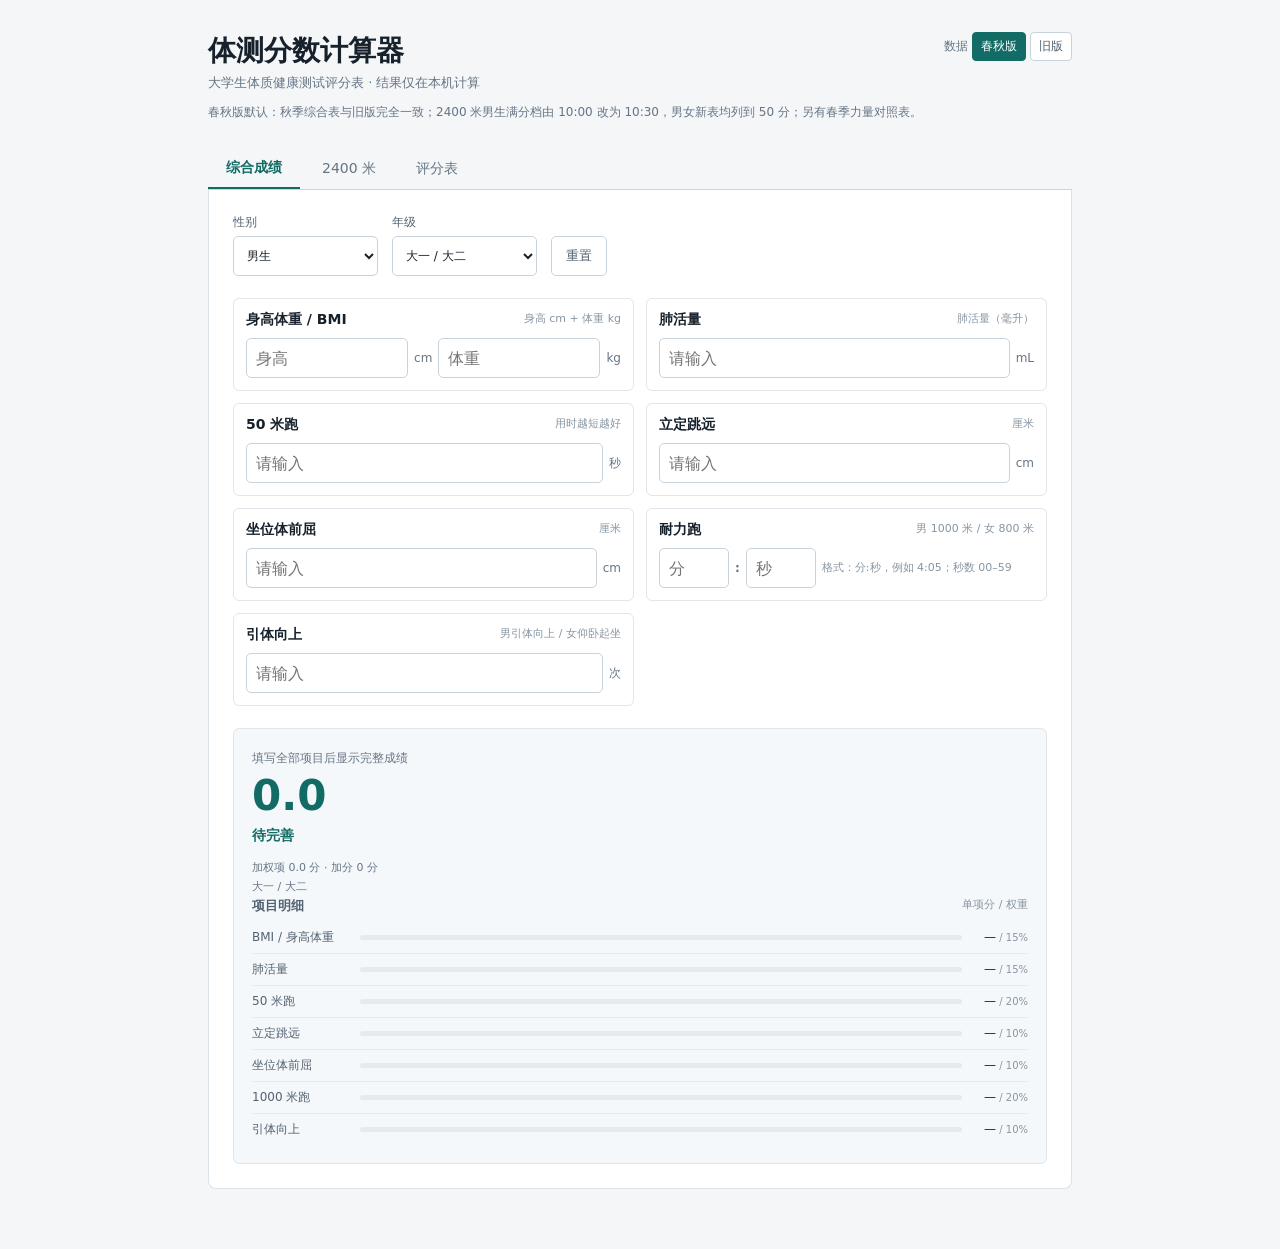
==== commit 0ee8f42b: "feat: add spring-autumn score data with legacy switch" ====
--- a/index.html
+++ b/index.html
@@ -4,12 +4,12 @@
   <meta charset="utf-8">
   <meta name="viewport" content="width=device-width,initial-scale=1">
   <title>体测分数计算器</title>
-  <link rel="stylesheet" href="styles.css">
+  <link rel="stylesheet" href="styles.css?v=data-20260921">
 </head>
 <body>
   <main>
-    <h1>体测分数计算器</h1>
-    <p class="muted">大学生体质健康测试评分表 · 结果仅在本机计算</p>
+    <div class="title-row"><div><h1>体测分数计算器</h1><p class="muted">大学生体质健康测试评分表 · 结果仅在本机计算</p></div><div class="version-switch"><span>数据</span><button id="versionSpring" class="version-button active" type="button">春秋版</button><button id="versionLegacy" class="version-button" type="button">旧版</button></div></div>
+    <p id="versionNote" class="version-note"></p>
 
     <nav class="tabs" aria-label="功能"><button class="mode-tab active" data-mode="college">综合成绩</button><button class="mode-tab" data-mode="nju2400">2400 米</button><button class="mode-tab" data-mode="lookup">评分表</button></nav>
 
@@ -20,7 +20,7 @@
     </section>
 
     <section class="mode-panel hidden" data-panel="nju2400">
-      <div class="row"><label>性别<select id="runGender"><option value="male">男生</option><option value="female">女生</option></select></label><label>成绩（分:秒）<input id="runTime" inputmode="numeric" placeholder="10:30" aria-describedby="runTimeHelp"><small id="runTimeHelp" class="time-help">必须写成“分:秒”，例如 10:30；秒数 00–59</small></label></div>
+      <div class="row"><label>性别<select id="runGender"><option value="male">男生</option><option value="female">女生</option></select></label><label>分钟<input id="runMin" type="number" inputmode="numeric" min="0" max="99" placeholder="10"></label><label>秒<input id="runSec" type="number" inputmode="numeric" min="0" max="59" placeholder="30"></label><small class="time-help">分:秒填写，例如 10 分 30 秒；秒数 00–59</small></div>
       <div class="result" id="runResult"><span class="muted">输入成绩</span></div>
     </section>
 
@@ -29,6 +29,6 @@
       <div class="table-wrap"><table id="lookupTable"></table></div>
     </section>
   </main>
-  <script src="app.js" type="module"></script>
+  <script src="app.js?v=data-20260921" type="module"></script>
 </body>
 </html>
--- a/styles.css
+++ b/styles.css
@@ -1 +1 @@
-:root{font-family:system-ui,-apple-system,"PingFang SC","Microsoft YaHei",sans-serif;color:#17212b;background:#f4f6f8}*{box-sizing:border-box}body{margin:0}main{max-width:900px;margin:0 auto;padding:32px 18px 60px}h1{font-size:28px;margin:0 0 4px}.muted{color:#667585;font-size:13px;margin:0}.tabs{display:flex;gap:4px;margin:28px 0 0;border-bottom:1px solid #ccd5dd}.mode-tab{border:0;background:none;padding:10px 18px;color:#667585;cursor:pointer;font:inherit;font-size:14px}.mode-tab.active{color:#126b64;border-bottom:2px solid #126b64;font-weight:700}.mode-panel{background:#fff;border:1px solid #dbe2e8;border-top:0;padding:24px;border-radius:0 0 8px 8px}.hidden{display:none!important}.row{display:flex;gap:14px;align-items:end;flex-wrap:wrap}.row label,.measure-card label{display:flex;flex-direction:column;gap:5px;color:#526271;font-size:12px}.row label{min-width:145px}select,input{width:100%;height:40px;border:1px solid #c9d3dc;border-radius:5px;padding:7px 9px;background:#fff;color:#17212b;font:inherit;outline:none}select:focus,input:focus{border-color:#126b64}.reset{height:40px;padding:0 14px;border:1px solid #c9d3dc;border-radius:5px;background:#fff;color:#526271;cursor:pointer}.fields{display:grid;grid-template-columns:repeat(2,1fr);gap:12px;margin-top:22px}.measure-card{border:1px solid #e0e6eb;border-radius:6px;padding:12px}.measure-title{display:flex;justify-content:space-between;gap:10px;margin-bottom:9px}.measure-title strong{font-size:14px}.measure-title small{color:#8795a2;font-size:11px}.unit-input,.time-input{display:flex;align-items:center;gap:6px}.unit-input input{min-width:0}.unit-input span,.time-input b{font-size:12px;color:#667585}.time-input{flex-wrap:wrap}.time-input input{width:70px}.time-help{display:block;color:#8795a2;font-size:11px;font-weight:400;line-height:1.4}.result{margin-top:22px;padding:18px;background:#f5f8fa;border:1px solid #dfe6eb;border-radius:6px}.result-layout{display:grid;grid-template-columns:180px 1fr;gap:22px}.score-card{font-weight:700}.score-caption{color:#667585;font-size:12px;font-weight:400}.big-score{font-size:42px;line-height:1.2;margin:4px 0;color:#126b64}.level{font-size:14px;color:#126b64}.score-note{font-size:11px;color:#667585;font-weight:400;margin-top:14px;line-height:1.7}.breakdown-head{display:flex;justify-content:space-between;color:#526271;font-size:13px;margin-bottom:7px}.breakdown-head span{color:#8795a2;font-size:11px}.bar-row{display:grid;grid-template-columns:100px 1fr 58px;gap:8px;align-items:center;padding:7px 0;border-bottom:1px solid #e6ebef;font-size:12px}.bar-row:last-child{border:0}.bar-label{color:#526271;white-space:nowrap;overflow:hidden;text-overflow:ellipsis}.bar-track{height:5px;background:#e5eaee;border-radius:4px;overflow:hidden}.bar-fill{display:block;height:100%;background:#4eaaa0}.bar-value{text-align:right}.bar-value small{color:#8795a2}.bonus{color:#b27600;font-style:normal;font-size:10px;margin-left:2px}.single-score{text-align:center}.single-score .number{font-size:52px;color:#126b64;font-weight:700}.single-score p{margin:3px 0 0;color:#667585;font-size:13px}.table-wrap{margin-top:20px;overflow:auto;border:1px solid #dbe2e8}table{width:100%;border-collapse:collapse;font-size:13px}th,td{padding:9px 12px;border-bottom:1px solid #e5eaee;text-align:right;white-space:nowrap}th{background:#f5f8fa;color:#526271;font-weight:600}th:first-child,td:first-child{text-align:left}tr:last-child td{border:0}@media(max-width:600px){main{padding:22px 12px 40px}.mode-panel{padding:16px}.fields{grid-template-columns:1fr}.result-layout{grid-template-columns:1fr}.row label{flex:1;min-width:120px}.reset{width:100%}.bar-row{grid-template-columns:86px 1fr 52px}}
+:root{font-family:system-ui,-apple-system,"PingFang SC","Microsoft YaHei",sans-serif;color:#17212b;background:#f4f6f8}*{box-sizing:border-box}body{margin:0}main{max-width:900px;margin:0 auto;padding:32px 18px 60px}h1{font-size:28px;margin:0 0 4px}.title-row{display:flex;justify-content:space-between;align-items:start;gap:20px}.muted{color:#667585;font-size:13px;margin:0}.version-switch{display:flex;align-items:center;gap:4px;color:#667585;font-size:12px;white-space:nowrap}.version-button{border:1px solid #c9d3dc;background:#fff;color:#526271;border-radius:4px;padding:5px 8px;cursor:pointer;font:inherit}.version-button.active{background:#126b64;border-color:#126b64;color:#fff}.version-note{font-size:12px;color:#667585;margin:12px 0 0}.tabs{display:flex;gap:4px;margin:28px 0 0;border-bottom:1px solid #ccd5dd}.mode-tab{border:0;background:none;padding:10px 18px;color:#667585;cursor:pointer;font:inherit;font-size:14px}.mode-tab.active{color:#126b64;border-bottom:2px solid #126b64;font-weight:700}.mode-panel{background:#fff;border:1px solid #dbe2e8;border-top:0;padding:24px;border-radius:0 0 8px 8px}.hidden{display:none!important}.row{display:flex;gap:14px;align-items:end;flex-wrap:wrap}.row label,.measure-card label{display:flex;flex-direction:column;gap:5px;color:#526271;font-size:12px}.row label{min-width:145px}select,input{width:100%;height:40px;border:1px solid #c9d3dc;border-radius:5px;padding:7px 9px;background:#fff;color:#17212b;font:inherit;outline:none}select:focus,input:focus{border-color:#126b64}.reset{height:40px;padding:0 14px;border:1px solid #c9d3dc;border-radius:5px;background:#fff;color:#526271;cursor:pointer}.fields{display:grid;grid-template-columns:repeat(2,1fr);gap:12px;margin-top:22px}.measure-card{border:1px solid #e0e6eb;border-radius:6px;padding:12px}.measure-title{display:flex;justify-content:space-between;gap:10px;margin-bottom:9px}.measure-title strong{font-size:14px}.measure-title small{color:#8795a2;font-size:11px}.unit-input,.time-input{display:flex;align-items:center;gap:6px}.unit-input input{min-width:0}.unit-input span,.time-input b{font-size:12px;color:#667585}.time-input{flex-wrap:wrap}.time-input input{width:70px}.time-help{display:block;color:#8795a2;font-size:11px;font-weight:400;line-height:1.4}.result{margin-top:22px;padding:18px;background:#f5f8fa;border:1px solid #dfe6eb;border-radius:6px}.result-layout{display:grid;grid-template-columns:180px 1fr;gap:22px}.score-card{font-weight:700}.score-caption{color:#667585;font-size:12px;font-weight:400}.big-score{font-size:42px;line-height:1.2;margin:4px 0;color:#126b64}.level{font-size:14px;color:#126b64}.score-note{font-size:11px;color:#667585;font-weight:400;margin-top:14px;line-height:1.7}.breakdown-head{display:flex;justify-content:space-between;color:#526271;font-size:13px;margin-bottom:7px}.breakdown-head span{color:#8795a2;font-size:11px}.bar-row{display:grid;grid-template-columns:100px 1fr 58px;gap:8px;align-items:center;padding:7px 0;border-bottom:1px solid #e6ebef;font-size:12px}.bar-row:last-child{border:0}.bar-label{color:#526271;white-space:nowrap;overflow:hidden;text-overflow:ellipsis}.bar-track{height:5px;background:#e5eaee;border-radius:4px;overflow:hidden}.bar-fill{display:block;height:100%;background:#4eaaa0}.bar-value{text-align:right}.bar-value small{color:#8795a2}.bonus{color:#b27600;font-style:normal;font-size:10px;margin-left:2px}.single-score{text-align:center}.single-score .number{font-size:52px;color:#126b64;font-weight:700}.single-score p{margin:3px 0 0;color:#667585;font-size:13px}.table-wrap{margin-top:20px;overflow:auto;border:1px solid #dbe2e8}table{width:100%;border-collapse:collapse;font-size:13px}th,td{padding:9px 12px;border-bottom:1px solid #e5eaee;text-align:right;white-space:nowrap}th{background:#f5f8fa;color:#526271;font-weight:600}th:first-child,td:first-child{text-align:left}tr:last-child td{border:0}@media(max-width:600px){main{padding:22px 12px 40px}.title-row{display:block}.version-switch{margin-top:12px}.mode-panel{padding:16px}.fields{grid-template-columns:1fr}.result-layout{grid-template-columns:1fr}.row label{flex:1;min-width:120px}.reset{width:100%}.bar-row{grid-template-columns:86px 1fr 52px}}
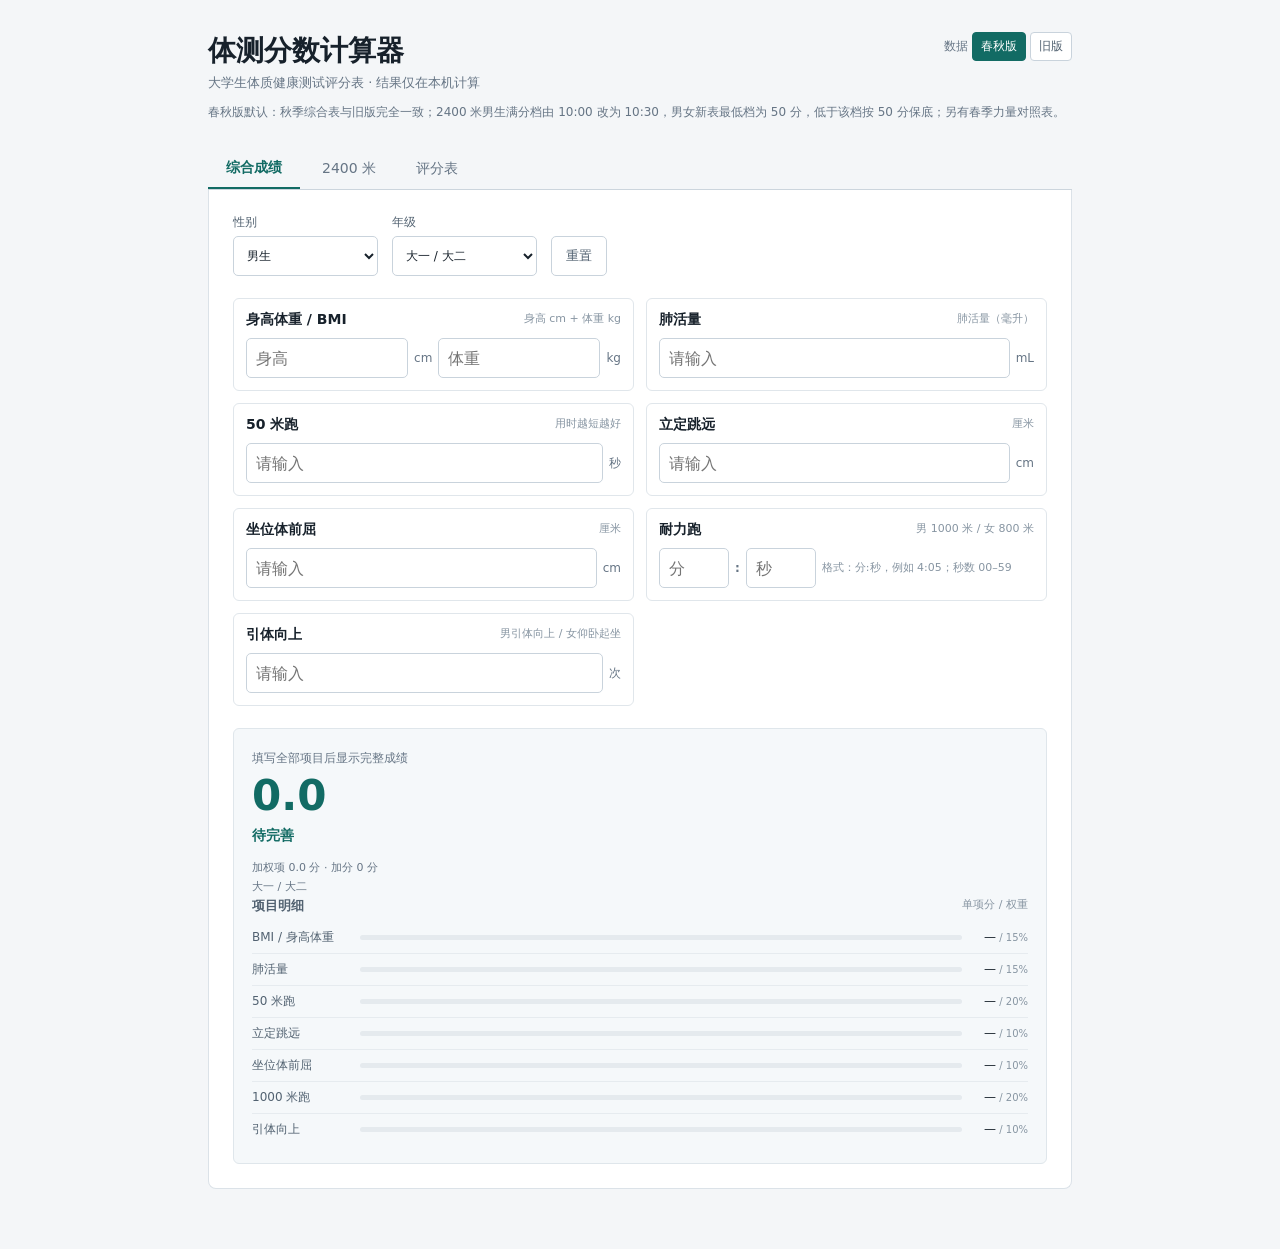
==== commit 8d7f64b7: "fix: enforce 50-point floor for spring-autumn 2400m" ====
--- a/index.html
+++ b/index.html
@@ -4,7 +4,7 @@
   <meta charset="utf-8">
   <meta name="viewport" content="width=device-width,initial-scale=1">
   <title>体测分数计算器</title>
-  <link rel="stylesheet" href="styles.css?v=data-20260921">
+  <link rel="stylesheet" href="styles.css?v=guarantee50-20260921">
 </head>
 <body>
   <main>
@@ -29,6 +29,6 @@
       <div class="table-wrap"><table id="lookupTable"></table></div>
     </section>
   </main>
-  <script src="app.js?v=data-20260921" type="module"></script>
+  <script src="app.js?v=guarantee50-20260921" type="module"></script>
 </body>
 </html>
